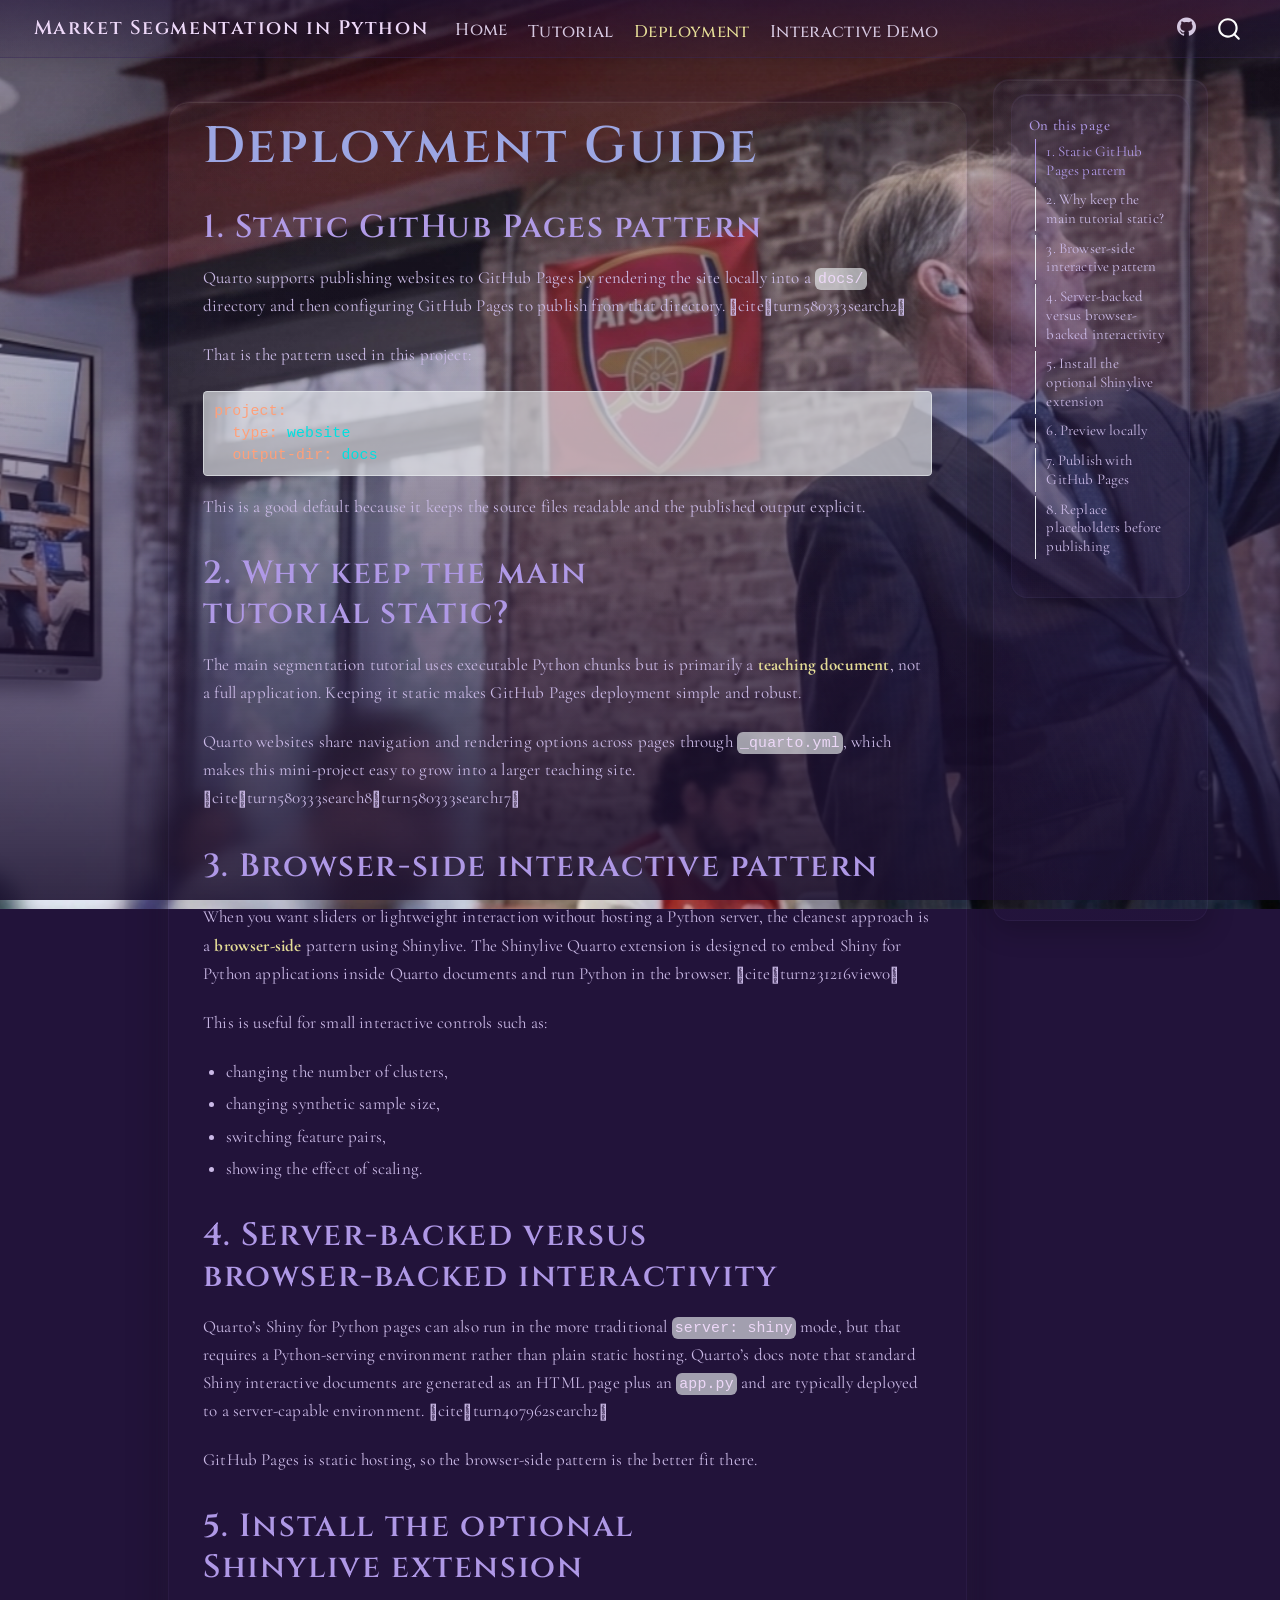
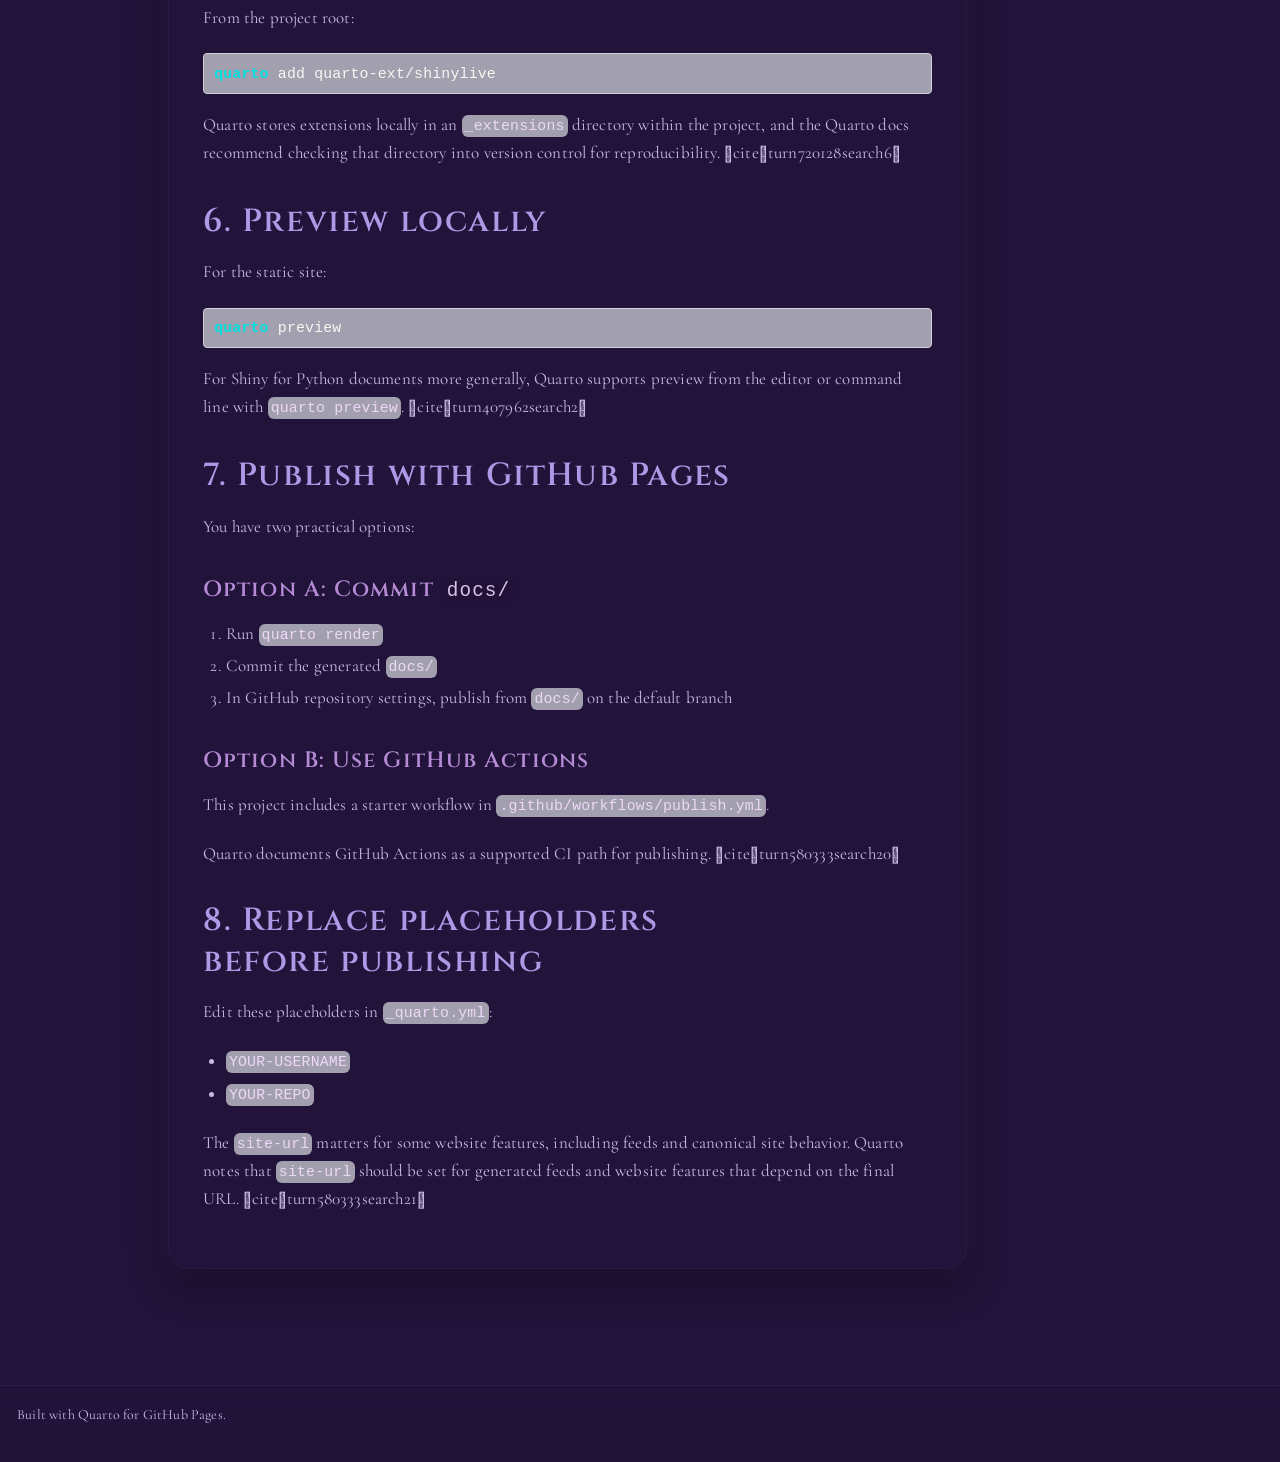
==== docs/deployment.html @ 86ca66e7 "Uggh docs in gitignore" ====
<!DOCTYPE html>
<html xmlns="http://www.w3.org/1999/xhtml" lang="en" xml:lang="en"><head>

<meta charset="utf-8">
<meta name="generator" content="quarto-1.8.24">

<meta name="viewport" content="width=device-width, initial-scale=1.0, user-scalable=yes">


<title>Deployment Guide – Market Segmentation in Python</title>
<style>
code{white-space: pre-wrap;}
span.smallcaps{font-variant: small-caps;}
div.columns{display: flex; gap: min(4vw, 1.5em);}
div.column{flex: auto; overflow-x: auto;}
div.hanging-indent{margin-left: 1.5em; text-indent: -1.5em;}
ul.task-list{list-style: none;}
ul.task-list li input[type="checkbox"] {
  width: 0.8em;
  margin: 0 0.8em 0.2em -1em; /* quarto-specific, see https://github.com/quarto-dev/quarto-cli/issues/4556 */ 
  vertical-align: middle;
}
/* CSS for syntax highlighting */
html { -webkit-text-size-adjust: 100%; }
pre > code.sourceCode { white-space: pre; position: relative; }
pre > code.sourceCode > span { display: inline-block; line-height: 1.25; }
pre > code.sourceCode > span:empty { height: 1.2em; }
.sourceCode { overflow: visible; }
code.sourceCode > span { color: inherit; text-decoration: inherit; }
div.sourceCode { margin: 1em 0; }
pre.sourceCode { margin: 0; }
@media screen {
div.sourceCode { overflow: auto; }
}
@media print {
pre > code.sourceCode { white-space: pre-wrap; }
pre > code.sourceCode > span { text-indent: -5em; padding-left: 5em; }
}
pre.numberSource code
  { counter-reset: source-line 0; }
pre.numberSource code > span
  { position: relative; left: -4em; counter-increment: source-line; }
pre.numberSource code > span > a:first-child::before
  { content: counter(source-line);
    position: relative; left: -1em; text-align: right; vertical-align: baseline;
    border: none; display: inline-block;
    -webkit-touch-callout: none; -webkit-user-select: none;
    -khtml-user-select: none; -moz-user-select: none;
    -ms-user-select: none; user-select: none;
    padding: 0 4px; width: 4em;
  }
pre.numberSource { margin-left: 3em;  padding-left: 4px; }
div.sourceCode
  {   }
@media screen {
pre > code.sourceCode > span > a:first-child::before { text-decoration: underline; }
}
</style>


<script src="site_libs/quarto-nav/quarto-nav.js"></script>
<script src="site_libs/quarto-nav/headroom.min.js"></script>
<script src="site_libs/clipboard/clipboard.min.js"></script>
<script src="site_libs/quarto-search/autocomplete.umd.js"></script>
<script src="site_libs/quarto-search/fuse.min.js"></script>
<script src="site_libs/quarto-search/quarto-search.js"></script>
<meta name="quarto:offset" content="./">
<script src="site_libs/quarto-html/quarto.js" type="module"></script>
<script src="site_libs/quarto-html/tabsets/tabsets.js" type="module"></script>
<script src="site_libs/quarto-html/axe/axe-check.js" type="module"></script>
<script src="site_libs/quarto-html/popper.min.js"></script>
<script src="site_libs/quarto-html/tippy.umd.min.js"></script>
<script src="site_libs/quarto-html/anchor.min.js"></script>
<link href="site_libs/quarto-html/tippy.css" rel="stylesheet">
<link href="site_libs/quarto-html/quarto-syntax-highlighting-dark-b651517ce65839d647a86e2780455cfb.css" rel="stylesheet" id="quarto-text-highlighting-styles">
<script src="site_libs/bootstrap/bootstrap.min.js"></script>
<link href="site_libs/bootstrap/bootstrap-icons.css" rel="stylesheet">
<link href="site_libs/bootstrap/bootstrap-1a03ee6ed5948a8d3b2259e9c7bfa28d.min.css" rel="stylesheet" append-hash="true" id="quarto-bootstrap" data-mode="dark">
<script id="quarto-search-options" type="application/json">{
  "location": "navbar",
  "copy-button": false,
  "collapse-after": 3,
  "panel-placement": "end",
  "type": "overlay",
  "limit": 50,
  "keyboard-shortcut": [
    "f",
    "/",
    "s"
  ],
  "show-item-context": false,
  "language": {
    "search-no-results-text": "No results",
    "search-matching-documents-text": "matching documents",
    "search-copy-link-title": "Copy link to search",
    "search-hide-matches-text": "Hide additional matches",
    "search-more-match-text": "more match in this document",
    "search-more-matches-text": "more matches in this document",
    "search-clear-button-title": "Clear",
    "search-text-placeholder": "",
    "search-detached-cancel-button-title": "Cancel",
    "search-submit-button-title": "Submit",
    "search-label": "Search"
  }
}</script>


</head>

<body class="nav-fixed quarto-light">

<div id="quarto-search-results"></div>
  <header id="quarto-header" class="headroom fixed-top">
    <nav class="navbar navbar-expand-lg " data-bs-theme="dark">
      <div class="navbar-container container-fluid">
      <div class="navbar-brand-container mx-auto">
    <a href="./index.html" class="navbar-brand navbar-brand-logo">
    </a>
    <a class="navbar-brand" href="./index.html">
    <span class="navbar-title">Market Segmentation in Python</span>
    </a>
  </div>
            <div id="quarto-search" class="" title="Search"></div>
          <button class="navbar-toggler" type="button" data-bs-toggle="collapse" data-bs-target="#navbarCollapse" aria-controls="navbarCollapse" role="menu" aria-expanded="false" aria-label="Toggle navigation" onclick="if (window.quartoToggleHeadroom) { window.quartoToggleHeadroom(); }">
  <span class="navbar-toggler-icon"></span>
</button>
          <div class="collapse navbar-collapse" id="navbarCollapse">
            <ul class="navbar-nav navbar-nav-scroll me-auto">
  <li class="nav-item">
    <a class="nav-link" href="./index.html"> 
<span class="menu-text">Home</span></a>
  </li>  
  <li class="nav-item">
    <a class="nav-link" href="./tutorial.html"> 
<span class="menu-text">Tutorial</span></a>
  </li>  
  <li class="nav-item">
    <a class="nav-link active" href="./deployment.html" aria-current="page"> 
<span class="menu-text">Deployment</span></a>
  </li>  
  <li class="nav-item">
    <a class="nav-link" href="./shinylive_demo.html"> 
<span class="menu-text">Interactive Demo</span></a>
  </li>  
</ul>
            <ul class="navbar-nav navbar-nav-scroll ms-auto">
  <li class="nav-item compact">
    <a class="nav-link" href="https://github.com/robertwwalker/MSegment"> <i class="bi bi-github" role="img">
</i> 
<span class="menu-text"></span></a>
  </li>  
</ul>
          </div> <!-- /navcollapse -->
            <div class="quarto-navbar-tools">
</div>
      </div> <!-- /container-fluid -->
    </nav>
</header>
<!-- content -->
<div id="quarto-content" class="quarto-container page-columns page-rows-contents page-layout-article page-navbar">
<!-- sidebar -->
<!-- margin-sidebar -->
    <div id="quarto-margin-sidebar" class="sidebar margin-sidebar">
        <nav id="TOC" role="doc-toc" class="toc-active">
    <h2 id="toc-title">On this page</h2>
   
  <ul>
  <li><a href="#static-github-pages-pattern" id="toc-static-github-pages-pattern" class="nav-link active" data-scroll-target="#static-github-pages-pattern">1. Static GitHub Pages pattern</a></li>
  <li><a href="#why-keep-the-main-tutorial-static" id="toc-why-keep-the-main-tutorial-static" class="nav-link" data-scroll-target="#why-keep-the-main-tutorial-static">2. Why keep the main tutorial static?</a></li>
  <li><a href="#browser-side-interactive-pattern" id="toc-browser-side-interactive-pattern" class="nav-link" data-scroll-target="#browser-side-interactive-pattern">3. Browser-side interactive pattern</a></li>
  <li><a href="#server-backed-versus-browser-backed-interactivity" id="toc-server-backed-versus-browser-backed-interactivity" class="nav-link" data-scroll-target="#server-backed-versus-browser-backed-interactivity">4. Server-backed versus browser-backed interactivity</a></li>
  <li><a href="#install-the-optional-shinylive-extension" id="toc-install-the-optional-shinylive-extension" class="nav-link" data-scroll-target="#install-the-optional-shinylive-extension">5. Install the optional Shinylive extension</a></li>
  <li><a href="#preview-locally" id="toc-preview-locally" class="nav-link" data-scroll-target="#preview-locally">6. Preview locally</a></li>
  <li><a href="#publish-with-github-pages" id="toc-publish-with-github-pages" class="nav-link" data-scroll-target="#publish-with-github-pages">7. Publish with GitHub Pages</a>
  <ul class="collapse">
  <li><a href="#option-a-commit-docs" id="toc-option-a-commit-docs" class="nav-link" data-scroll-target="#option-a-commit-docs">Option A: Commit <code>docs/</code></a></li>
  <li><a href="#option-b-use-github-actions" id="toc-option-b-use-github-actions" class="nav-link" data-scroll-target="#option-b-use-github-actions">Option B: Use GitHub Actions</a></li>
  </ul></li>
  <li><a href="#replace-placeholders-before-publishing" id="toc-replace-placeholders-before-publishing" class="nav-link" data-scroll-target="#replace-placeholders-before-publishing">8. Replace placeholders before publishing</a></li>
  </ul>
</nav>
    </div>
<!-- main -->
<main class="content" id="quarto-document-content">

<header id="title-block-header" class="quarto-title-block default">
<div class="quarto-title">
<h1 class="title">Deployment Guide</h1>
</div>



<div class="quarto-title-meta">

    
  
    
  </div>
  


</header>


<section id="static-github-pages-pattern" class="level2">
<h2 class="anchored" data-anchor-id="static-github-pages-pattern">1. Static GitHub Pages pattern</h2>
<p>Quarto supports publishing websites to GitHub Pages by rendering the site locally into a <code>docs/</code> directory and then configuring GitHub Pages to publish from that directory. citeturn580333search2</p>
<p>That is the pattern used in this project:</p>
<div class="code-copy-outer-scaffold"><div class="sourceCode" id="cb1"><pre class="sourceCode yaml code-with-copy"><code class="sourceCode yaml"><span id="cb1-1"><a href="#cb1-1" aria-hidden="true" tabindex="-1"></a><span class="fu">project</span><span class="kw">:</span></span>
<span id="cb1-2"><a href="#cb1-2" aria-hidden="true" tabindex="-1"></a><span class="at">  </span><span class="fu">type</span><span class="kw">:</span><span class="at"> website</span></span>
<span id="cb1-3"><a href="#cb1-3" aria-hidden="true" tabindex="-1"></a><span class="at">  </span><span class="fu">output-dir</span><span class="kw">:</span><span class="at"> docs</span></span></code></pre></div><button title="Copy to Clipboard" class="code-copy-button"><i class="bi"></i></button></div>
<p>This is a good default because it keeps the source files readable and the published output explicit.</p>
</section>
<section id="why-keep-the-main-tutorial-static" class="level2">
<h2 class="anchored" data-anchor-id="why-keep-the-main-tutorial-static">2. Why keep the main tutorial static?</h2>
<p>The main segmentation tutorial uses executable Python chunks but is primarily a <strong>teaching document</strong>, not a full application. Keeping it static makes GitHub Pages deployment simple and robust.</p>
<p>Quarto websites share navigation and rendering options across pages through <code>_quarto.yml</code>, which makes this mini-project easy to grow into a larger teaching site. citeturn580333search8turn580333search17</p>
</section>
<section id="browser-side-interactive-pattern" class="level2">
<h2 class="anchored" data-anchor-id="browser-side-interactive-pattern">3. Browser-side interactive pattern</h2>
<p>When you want sliders or lightweight interaction without hosting a Python server, the cleanest approach is a <strong>browser-side</strong> pattern using Shinylive. The Shinylive Quarto extension is designed to embed Shiny for Python applications inside Quarto documents and run Python in the browser. citeturn231216view0</p>
<p>This is useful for small interactive controls such as:</p>
<ul>
<li>changing the number of clusters,</li>
<li>changing synthetic sample size,</li>
<li>switching feature pairs,</li>
<li>showing the effect of scaling.</li>
</ul>
</section>
<section id="server-backed-versus-browser-backed-interactivity" class="level2">
<h2 class="anchored" data-anchor-id="server-backed-versus-browser-backed-interactivity">4. Server-backed versus browser-backed interactivity</h2>
<p>Quarto’s Shiny for Python pages can also run in the more traditional <code>server: shiny</code> mode, but that requires a Python-serving environment rather than plain static hosting. Quarto’s docs note that standard Shiny interactive documents are generated as an HTML page plus an <code>app.py</code> and are typically deployed to a server-capable environment. citeturn407962search2</p>
<p>GitHub Pages is static hosting, so the browser-side pattern is the better fit there.</p>
</section>
<section id="install-the-optional-shinylive-extension" class="level2">
<h2 class="anchored" data-anchor-id="install-the-optional-shinylive-extension">5. Install the optional Shinylive extension</h2>
<p>From the project root:</p>
<div class="code-copy-outer-scaffold"><div class="sourceCode" id="cb2"><pre class="sourceCode bash code-with-copy"><code class="sourceCode bash"><span id="cb2-1"><a href="#cb2-1" aria-hidden="true" tabindex="-1"></a><span class="ex">quarto</span> add quarto-ext/shinylive</span></code></pre></div><button title="Copy to Clipboard" class="code-copy-button"><i class="bi"></i></button></div>
<p>Quarto stores extensions locally in an <code>_extensions</code> directory within the project, and the Quarto docs recommend checking that directory into version control for reproducibility. citeturn720128search6</p>
</section>
<section id="preview-locally" class="level2">
<h2 class="anchored" data-anchor-id="preview-locally">6. Preview locally</h2>
<p>For the static site:</p>
<div class="code-copy-outer-scaffold"><div class="sourceCode" id="cb3"><pre class="sourceCode bash code-with-copy"><code class="sourceCode bash"><span id="cb3-1"><a href="#cb3-1" aria-hidden="true" tabindex="-1"></a><span class="ex">quarto</span> preview</span></code></pre></div><button title="Copy to Clipboard" class="code-copy-button"><i class="bi"></i></button></div>
<p>For Shiny for Python documents more generally, Quarto supports preview from the editor or command line with <code>quarto preview</code>. citeturn407962search2</p>
</section>
<section id="publish-with-github-pages" class="level2">
<h2 class="anchored" data-anchor-id="publish-with-github-pages">7. Publish with GitHub Pages</h2>
<p>You have two practical options:</p>
<section id="option-a-commit-docs" class="level3">
<h3 class="anchored" data-anchor-id="option-a-commit-docs">Option A: Commit <code>docs/</code></h3>
<ol type="1">
<li>Run <code>quarto render</code></li>
<li>Commit the generated <code>docs/</code></li>
<li>In GitHub repository settings, publish from <code>docs/</code> on the default branch</li>
</ol>
</section>
<section id="option-b-use-github-actions" class="level3">
<h3 class="anchored" data-anchor-id="option-b-use-github-actions">Option B: Use GitHub Actions</h3>
<p>This project includes a starter workflow in <code>.github/workflows/publish.yml</code>.</p>
<p>Quarto documents GitHub Actions as a supported CI path for publishing. citeturn580333search20</p>
</section>
</section>
<section id="replace-placeholders-before-publishing" class="level2">
<h2 class="anchored" data-anchor-id="replace-placeholders-before-publishing">8. Replace placeholders before publishing</h2>
<p>Edit these placeholders in <code>_quarto.yml</code>:</p>
<ul>
<li><code>YOUR-USERNAME</code></li>
<li><code>YOUR-REPO</code></li>
</ul>
<p>The <code>site-url</code> matters for some website features, including feeds and canonical site behavior. Quarto notes that <code>site-url</code> should be set for generated feeds and website features that depend on the final URL. citeturn580333search21</p>


</section>

</main> <!-- /main -->
<script id="quarto-html-after-body" type="application/javascript">
  window.document.addEventListener("DOMContentLoaded", function (event) {
    const icon = "";
    const anchorJS = new window.AnchorJS();
    anchorJS.options = {
      placement: 'right',
      icon: icon
    };
    anchorJS.add('.anchored');
    const isCodeAnnotation = (el) => {
      for (const clz of el.classList) {
        if (clz.startsWith('code-annotation-')) {                     
          return true;
        }
      }
      return false;
    }
    const onCopySuccess = function(e) {
      // button target
      const button = e.trigger;
      // don't keep focus
      button.blur();
      // flash "checked"
      button.classList.add('code-copy-button-checked');
      var currentTitle = button.getAttribute("title");
      button.setAttribute("title", "Copied!");
      let tooltip;
      if (window.bootstrap) {
        button.setAttribute("data-bs-toggle", "tooltip");
        button.setAttribute("data-bs-placement", "left");
        button.setAttribute("data-bs-title", "Copied!");
        tooltip = new bootstrap.Tooltip(button, 
          { trigger: "manual", 
            customClass: "code-copy-button-tooltip",
            offset: [0, -8]});
        tooltip.show();    
      }
      setTimeout(function() {
        if (tooltip) {
          tooltip.hide();
          button.removeAttribute("data-bs-title");
          button.removeAttribute("data-bs-toggle");
          button.removeAttribute("data-bs-placement");
        }
        button.setAttribute("title", currentTitle);
        button.classList.remove('code-copy-button-checked');
      }, 1000);
      // clear code selection
      e.clearSelection();
    }
    const getTextToCopy = function(trigger) {
      const outerScaffold = trigger.parentElement.cloneNode(true);
      const codeEl = outerScaffold.querySelector('code');
      for (const childEl of codeEl.children) {
        if (isCodeAnnotation(childEl)) {
          childEl.remove();
        }
      }
      return codeEl.innerText;
    }
    const clipboard = new window.ClipboardJS('.code-copy-button:not([data-in-quarto-modal])', {
      text: getTextToCopy
    });
    clipboard.on('success', onCopySuccess);
    if (window.document.getElementById('quarto-embedded-source-code-modal')) {
      const clipboardModal = new window.ClipboardJS('.code-copy-button[data-in-quarto-modal]', {
        text: getTextToCopy,
        container: window.document.getElementById('quarto-embedded-source-code-modal')
      });
      clipboardModal.on('success', onCopySuccess);
    }
      var localhostRegex = new RegExp(/^(?:http|https):\/\/localhost\:?[0-9]*\//);
      var mailtoRegex = new RegExp(/^mailto:/);
        var filterRegex = new RegExp("https:\/\/robertwwalker\.github\.io\/MSegment\/");
      var isInternal = (href) => {
          return filterRegex.test(href) || localhostRegex.test(href) || mailtoRegex.test(href);
      }
      // Inspect non-navigation links and adorn them if external
     var links = window.document.querySelectorAll('a[href]:not(.nav-link):not(.navbar-brand):not(.toc-action):not(.sidebar-link):not(.sidebar-item-toggle):not(.pagination-link):not(.no-external):not([aria-hidden]):not(.dropdown-item):not(.quarto-navigation-tool):not(.about-link)');
      for (var i=0; i<links.length; i++) {
        const link = links[i];
        if (!isInternal(link.href)) {
          // undo the damage that might have been done by quarto-nav.js in the case of
          // links that we want to consider external
          if (link.dataset.originalHref !== undefined) {
            link.href = link.dataset.originalHref;
          }
        }
      }
    function tippyHover(el, contentFn, onTriggerFn, onUntriggerFn) {
      const config = {
        allowHTML: true,
        maxWidth: 500,
        delay: 100,
        arrow: false,
        appendTo: function(el) {
            return el.parentElement;
        },
        interactive: true,
        interactiveBorder: 10,
        theme: 'quarto',
        placement: 'bottom-start',
      };
      if (contentFn) {
        config.content = contentFn;
      }
      if (onTriggerFn) {
        config.onTrigger = onTriggerFn;
      }
      if (onUntriggerFn) {
        config.onUntrigger = onUntriggerFn;
      }
      window.tippy(el, config); 
    }
    const noterefs = window.document.querySelectorAll('a[role="doc-noteref"]');
    for (var i=0; i<noterefs.length; i++) {
      const ref = noterefs[i];
      tippyHover(ref, function() {
        // use id or data attribute instead here
        let href = ref.getAttribute('data-footnote-href') || ref.getAttribute('href');
        try { href = new URL(href).hash; } catch {}
        const id = href.replace(/^#\/?/, "");
        const note = window.document.getElementById(id);
        if (note) {
          return note.innerHTML;
        } else {
          return "";
        }
      });
    }
    const xrefs = window.document.querySelectorAll('a.quarto-xref');
    const processXRef = (id, note) => {
      // Strip column container classes
      const stripColumnClz = (el) => {
        el.classList.remove("page-full", "page-columns");
        if (el.children) {
          for (const child of el.children) {
            stripColumnClz(child);
          }
        }
      }
      stripColumnClz(note)
      if (id === null || id.startsWith('sec-')) {
        // Special case sections, only their first couple elements
        const container = document.createElement("div");
        if (note.children && note.children.length > 2) {
          container.appendChild(note.children[0].cloneNode(true));
          for (let i = 1; i < note.children.length; i++) {
            const child = note.children[i];
            if (child.tagName === "P" && child.innerText === "") {
              continue;
            } else {
              container.appendChild(child.cloneNode(true));
              break;
            }
          }
          if (window.Quarto?.typesetMath) {
            window.Quarto.typesetMath(container);
          }
          return container.innerHTML
        } else {
          if (window.Quarto?.typesetMath) {
            window.Quarto.typesetMath(note);
          }
          return note.innerHTML;
        }
      } else {
        // Remove any anchor links if they are present
        const anchorLink = note.querySelector('a.anchorjs-link');
        if (anchorLink) {
          anchorLink.remove();
        }
        if (window.Quarto?.typesetMath) {
          window.Quarto.typesetMath(note);
        }
        if (note.classList.contains("callout")) {
          return note.outerHTML;
        } else {
          return note.innerHTML;
        }
      }
    }
    for (var i=0; i<xrefs.length; i++) {
      const xref = xrefs[i];
      tippyHover(xref, undefined, function(instance) {
        instance.disable();
        let url = xref.getAttribute('href');
        let hash = undefined; 
        if (url.startsWith('#')) {
          hash = url;
        } else {
          try { hash = new URL(url).hash; } catch {}
        }
        if (hash) {
          const id = hash.replace(/^#\/?/, "");
          const note = window.document.getElementById(id);
          if (note !== null) {
            try {
              const html = processXRef(id, note.cloneNode(true));
              instance.setContent(html);
            } finally {
              instance.enable();
              instance.show();
            }
          } else {
            // See if we can fetch this
            fetch(url.split('#')[0])
            .then(res => res.text())
            .then(html => {
              const parser = new DOMParser();
              const htmlDoc = parser.parseFromString(html, "text/html");
              const note = htmlDoc.getElementById(id);
              if (note !== null) {
                const html = processXRef(id, note);
                instance.setContent(html);
              } 
            }).finally(() => {
              instance.enable();
              instance.show();
            });
          }
        } else {
          // See if we can fetch a full url (with no hash to target)
          // This is a special case and we should probably do some content thinning / targeting
          fetch(url)
          .then(res => res.text())
          .then(html => {
            const parser = new DOMParser();
            const htmlDoc = parser.parseFromString(html, "text/html");
            const note = htmlDoc.querySelector('main.content');
            if (note !== null) {
              // This should only happen for chapter cross references
              // (since there is no id in the URL)
              // remove the first header
              if (note.children.length > 0 && note.children[0].tagName === "HEADER") {
                note.children[0].remove();
              }
              const html = processXRef(null, note);
              instance.setContent(html);
            } 
          }).finally(() => {
            instance.enable();
            instance.show();
          });
        }
      }, function(instance) {
      });
    }
        let selectedAnnoteEl;
        const selectorForAnnotation = ( cell, annotation) => {
          let cellAttr = 'data-code-cell="' + cell + '"';
          let lineAttr = 'data-code-annotation="' +  annotation + '"';
          const selector = 'span[' + cellAttr + '][' + lineAttr + ']';
          return selector;
        }
        const selectCodeLines = (annoteEl) => {
          const doc = window.document;
          const targetCell = annoteEl.getAttribute("data-target-cell");
          const targetAnnotation = annoteEl.getAttribute("data-target-annotation");
          const annoteSpan = window.document.querySelector(selectorForAnnotation(targetCell, targetAnnotation));
          const lines = annoteSpan.getAttribute("data-code-lines").split(",");
          const lineIds = lines.map((line) => {
            return targetCell + "-" + line;
          })
          let top = null;
          let height = null;
          let parent = null;
          if (lineIds.length > 0) {
              //compute the position of the single el (top and bottom and make a div)
              const el = window.document.getElementById(lineIds[0]);
              top = el.offsetTop;
              height = el.offsetHeight;
              parent = el.parentElement.parentElement;
            if (lineIds.length > 1) {
              const lastEl = window.document.getElementById(lineIds[lineIds.length - 1]);
              const bottom = lastEl.offsetTop + lastEl.offsetHeight;
              height = bottom - top;
            }
            if (top !== null && height !== null && parent !== null) {
              // cook up a div (if necessary) and position it 
              let div = window.document.getElementById("code-annotation-line-highlight");
              if (div === null) {
                div = window.document.createElement("div");
                div.setAttribute("id", "code-annotation-line-highlight");
                div.style.position = 'absolute';
                parent.appendChild(div);
              }
              div.style.top = top - 2 + "px";
              div.style.height = height + 4 + "px";
              div.style.left = 0;
              let gutterDiv = window.document.getElementById("code-annotation-line-highlight-gutter");
              if (gutterDiv === null) {
                gutterDiv = window.document.createElement("div");
                gutterDiv.setAttribute("id", "code-annotation-line-highlight-gutter");
                gutterDiv.style.position = 'absolute';
                const codeCell = window.document.getElementById(targetCell);
                const gutter = codeCell.querySelector('.code-annotation-gutter');
                gutter.appendChild(gutterDiv);
              }
              gutterDiv.style.top = top - 2 + "px";
              gutterDiv.style.height = height + 4 + "px";
            }
            selectedAnnoteEl = annoteEl;
          }
        };
        const unselectCodeLines = () => {
          const elementsIds = ["code-annotation-line-highlight", "code-annotation-line-highlight-gutter"];
          elementsIds.forEach((elId) => {
            const div = window.document.getElementById(elId);
            if (div) {
              div.remove();
            }
          });
          selectedAnnoteEl = undefined;
        };
          // Handle positioning of the toggle
      window.addEventListener(
        "resize",
        throttle(() => {
          elRect = undefined;
          if (selectedAnnoteEl) {
            selectCodeLines(selectedAnnoteEl);
          }
        }, 10)
      );
      function throttle(fn, ms) {
      let throttle = false;
      let timer;
        return (...args) => {
          if(!throttle) { // first call gets through
              fn.apply(this, args);
              throttle = true;
          } else { // all the others get throttled
              if(timer) clearTimeout(timer); // cancel #2
              timer = setTimeout(() => {
                fn.apply(this, args);
                timer = throttle = false;
              }, ms);
          }
        };
      }
        // Attach click handler to the DT
        const annoteDls = window.document.querySelectorAll('dt[data-target-cell]');
        for (const annoteDlNode of annoteDls) {
          annoteDlNode.addEventListener('click', (event) => {
            const clickedEl = event.target;
            if (clickedEl !== selectedAnnoteEl) {
              unselectCodeLines();
              const activeEl = window.document.querySelector('dt[data-target-cell].code-annotation-active');
              if (activeEl) {
                activeEl.classList.remove('code-annotation-active');
              }
              selectCodeLines(clickedEl);
              clickedEl.classList.add('code-annotation-active');
            } else {
              // Unselect the line
              unselectCodeLines();
              clickedEl.classList.remove('code-annotation-active');
            }
          });
        }
    const findCites = (el) => {
      const parentEl = el.parentElement;
      if (parentEl) {
        const cites = parentEl.dataset.cites;
        if (cites) {
          return {
            el,
            cites: cites.split(' ')
          };
        } else {
          return findCites(el.parentElement)
        }
      } else {
        return undefined;
      }
    };
    var bibliorefs = window.document.querySelectorAll('a[role="doc-biblioref"]');
    for (var i=0; i<bibliorefs.length; i++) {
      const ref = bibliorefs[i];
      const citeInfo = findCites(ref);
      if (citeInfo) {
        tippyHover(citeInfo.el, function() {
          var popup = window.document.createElement('div');
          citeInfo.cites.forEach(function(cite) {
            var citeDiv = window.document.createElement('div');
            citeDiv.classList.add('hanging-indent');
            citeDiv.classList.add('csl-entry');
            var biblioDiv = window.document.getElementById('ref-' + cite);
            if (biblioDiv) {
              citeDiv.innerHTML = biblioDiv.innerHTML;
            }
            popup.appendChild(citeDiv);
          });
          return popup.innerHTML;
        });
      }
    }
  });
  </script>
</div> <!-- /content -->
<footer class="footer">
  <div class="nav-footer">
    <div class="nav-footer-left">
<p>Built with Quarto for GitHub Pages.</p>
</div>   
    <div class="nav-footer-center">
      &nbsp;
    </div>
    <div class="nav-footer-right">
      &nbsp;
    </div>
  </div>
</footer>




</body></html>
---- docs/site_libs/quarto-html/tippy.css ----
.tippy-box[data-animation=fade][data-state=hidden]{opacity:0}[data-tippy-root]{max-width:calc(100vw - 10px)}.tippy-box{position:relative;background-color:#333;color:#fff;border-radius:4px;font-size:14px;line-height:1.4;white-space:normal;outline:0;transition-property:transform,visibility,opacity}.tippy-box[data-placement^=top]>.tippy-arrow{bottom:0}.tippy-box[data-placement^=top]>.tippy-arrow:before{bottom:-7px;left:0;border-width:8px 8px 0;border-top-color:initial;transform-origin:center top}.tippy-box[data-placement^=bottom]>.tippy-arrow{top:0}.tippy-box[data-placement^=bottom]>.tippy-arrow:before{top:-7px;left:0;border-width:0 8px 8px;border-bottom-color:initial;transform-origin:center bottom}.tippy-box[data-placement^=left]>.tippy-arrow{right:0}.tippy-box[data-placement^=left]>.tippy-arrow:before{border-width:8px 0 8px 8px;border-left-color:initial;right:-7px;transform-origin:center left}.tippy-box[data-placement^=right]>.tippy-arrow{left:0}.tippy-box[data-placement^=right]>.tippy-arrow:before{left:-7px;border-width:8px 8px 8px 0;border-right-color:initial;transform-origin:center right}.tippy-box[data-inertia][data-state=visible]{transition-timing-function:cubic-bezier(.54,1.5,.38,1.11)}.tippy-arrow{width:16px;height:16px;color:#333}.tippy-arrow:before{content:"";position:absolute;border-color:transparent;border-style:solid}.tippy-content{position:relative;padding:5px 9px;z-index:1}
---- docs/site_libs/quarto-html/quarto-syntax-highlighting-dark-b651517ce65839d647a86e2780455cfb.css ----
/* quarto syntax highlight colors */
:root {
  --quarto-hl-al-color: #f07178;
  --quarto-hl-an-color: #d4d0ab;
  --quarto-hl-at-color: #00e0e0;
  --quarto-hl-bn-color: #d4d0ab;
  --quarto-hl-bu-color: #abe338;
  --quarto-hl-ch-color: #abe338;
  --quarto-hl-co-color: #f8f8f2;
  --quarto-hl-cv-color: #ffd700;
  --quarto-hl-cn-color: #ffd700;
  --quarto-hl-cf-color: #ffa07a;
  --quarto-hl-dt-color: #ffa07a;
  --quarto-hl-dv-color: #d4d0ab;
  --quarto-hl-do-color: #f8f8f2;
  --quarto-hl-er-color: #f07178;
  --quarto-hl-ex-color: #00e0e0;
  --quarto-hl-fl-color: #d4d0ab;
  --quarto-hl-fu-color: #ffa07a;
  --quarto-hl-im-color: #abe338;
  --quarto-hl-in-color: #d4d0ab;
  --quarto-hl-kw-color: #ffa07a;
  --quarto-hl-op-color: #ffa07a;
  --quarto-hl-ot-color: #00e0e0;
  --quarto-hl-pp-color: #dcc6e0;
  --quarto-hl-re-color: #00e0e0;
  --quarto-hl-sc-color: #abe338;
  --quarto-hl-ss-color: #abe338;
  --quarto-hl-st-color: #abe338;
  --quarto-hl-va-color: #00e0e0;
  --quarto-hl-vs-color: #abe338;
  --quarto-hl-wa-color: #dcc6e0;
}

/* other quarto variables */
:root {
  --quarto-font-monospace: SFMono-Regular, Menlo, Monaco, Consolas, "Liberation Mono", "Courier New", monospace;
}

/* syntax highlight based on Pandoc's rules */
pre > code.sourceCode > span {
  color: #f8f8f2;
}

code.sourceCode > span {
  color: #f8f8f2;
}

div.sourceCode,
div.sourceCode pre.sourceCode {
  color: #f8f8f2;
}

/* Normal */
code span {
  color: #f8f8f2;
}

/* Alert */
code span.al {
  color: #f07178;
}

/* Annotation */
code span.an {
  color: #d4d0ab;
}

/* Attribute */
code span.at {
  color: #00e0e0;
}

/* BaseN */
code span.bn {
  color: #d4d0ab;
}

/* BuiltIn */
code span.bu {
  color: #abe338;
}

/* ControlFlow */
code span.cf {
  font-weight: bold;
  color: #ffa07a;
}

/* Char */
code span.ch {
  color: #abe338;
}

/* Constant */
code span.cn {
  color: #ffd700;
}

/* Comment */
code span.co {
  font-style: italic;
  color: #f8f8f2;
}

/* CommentVar */
code span.cv {
  color: #ffd700;
}

/* Documentation */
code span.do {
  color: #f8f8f2;
}

/* DataType */
code span.dt {
  color: #ffa07a;
}

/* DecVal */
code span.dv {
  color: #d4d0ab;
}

/* Error */
code span.er {
  color: #f07178;
  text-decoration: underline;
}

/* Extension */
code span.ex {
  font-weight: bold;
  color: #00e0e0;
}

/* Float */
code span.fl {
  color: #d4d0ab;
}

/* Function */
code span.fu {
  color: #ffa07a;
}

/* Import */
code span.im {
  color: #abe338;
}

/* Information */
code span.in {
  color: #d4d0ab;
}

/* Keyword */
code span.kw {
  font-weight: bold;
  color: #ffa07a;
}

/* Operator */
code span.op {
  color: #ffa07a;
}

/* Other */
code span.ot {
  color: #00e0e0;
}

/* Preprocessor */
code span.pp {
  color: #dcc6e0;
}

/* RegionMarker */
code span.re {
  background-color: #f8f8f2;
  color: #00e0e0;
}

/* SpecialChar */
code span.sc {
  color: #abe338;
}

/* SpecialString */
code span.ss {
  color: #abe338;
}

/* String */
code span.st {
  color: #abe338;
}

/* Variable */
code span.va {
  color: #00e0e0;
}

/* VerbatimString */
code span.vs {
  color: #abe338;
}

/* Warning */
code span.wa {
  color: #dcc6e0;
}

.prevent-inlining {
  content: "</";
}

/*# sourceMappingURL=7d52425e2e4906fd318f8314235819b3.css.map */
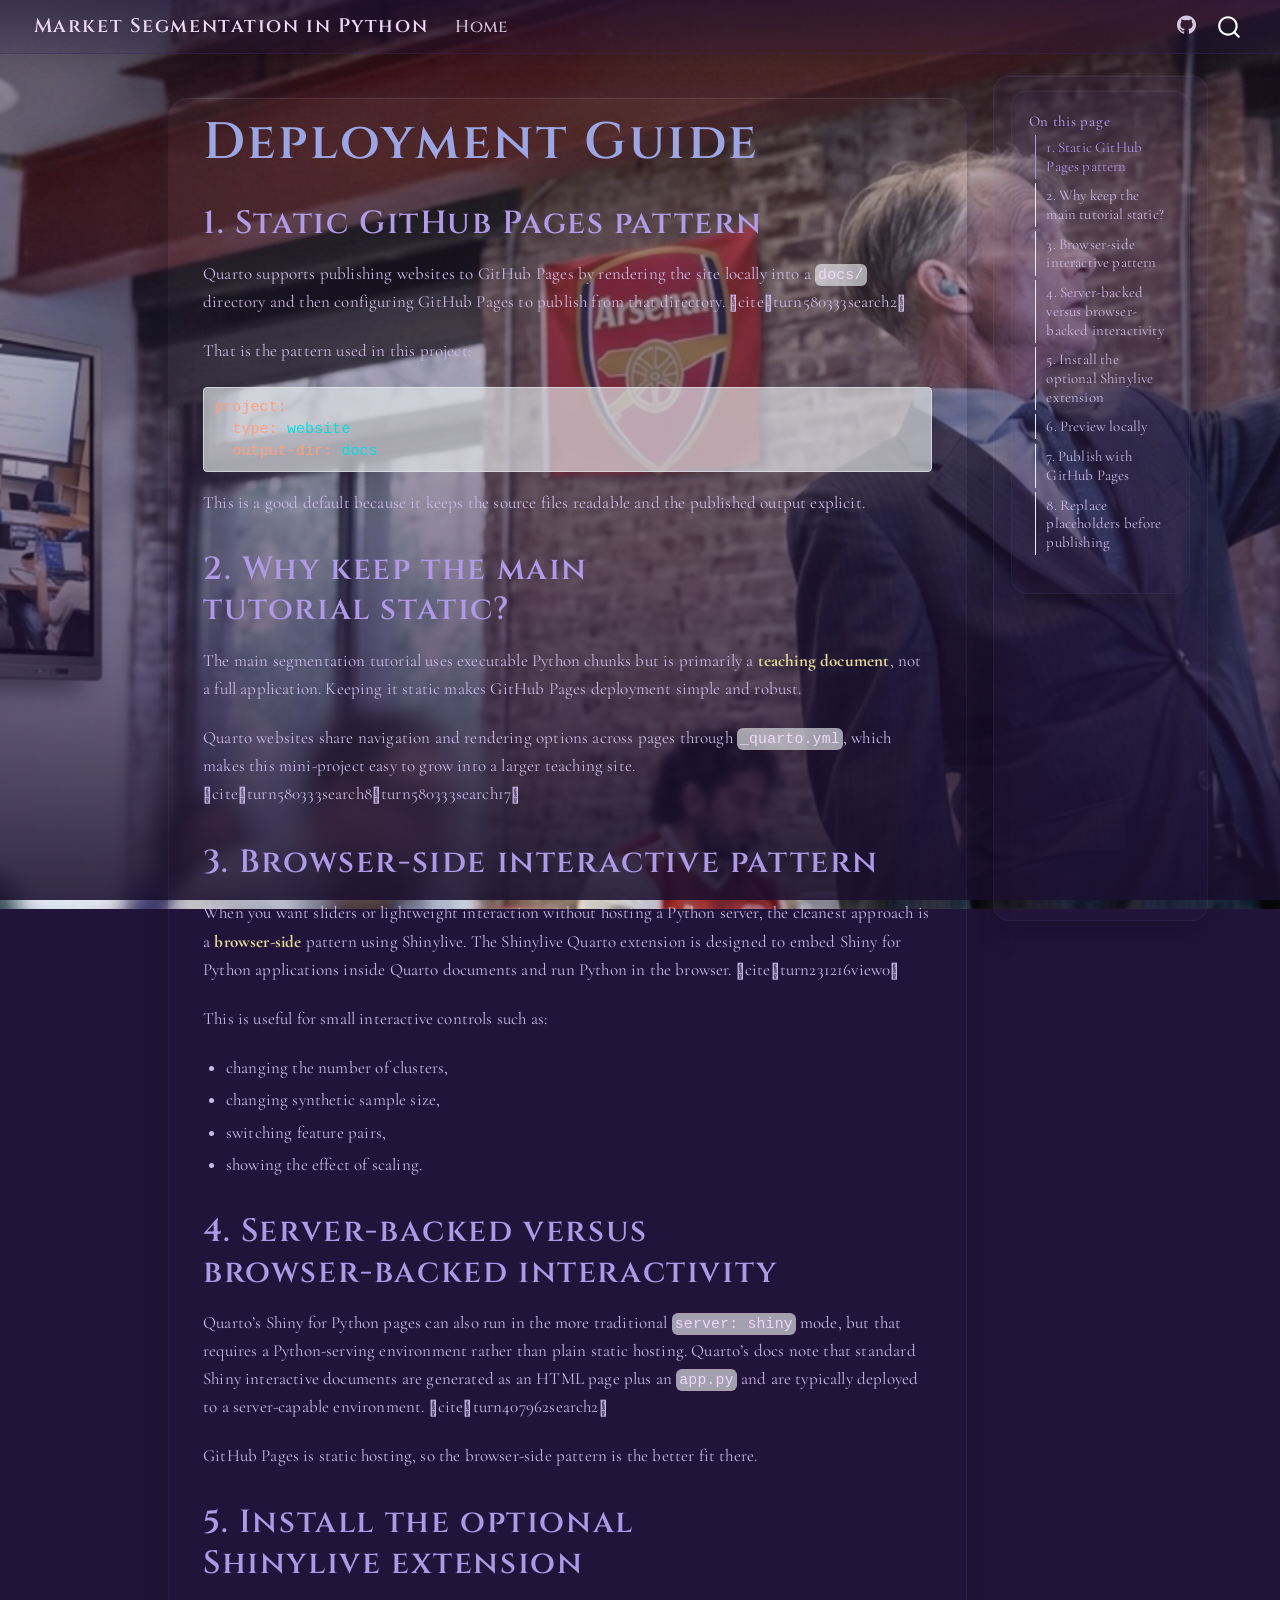
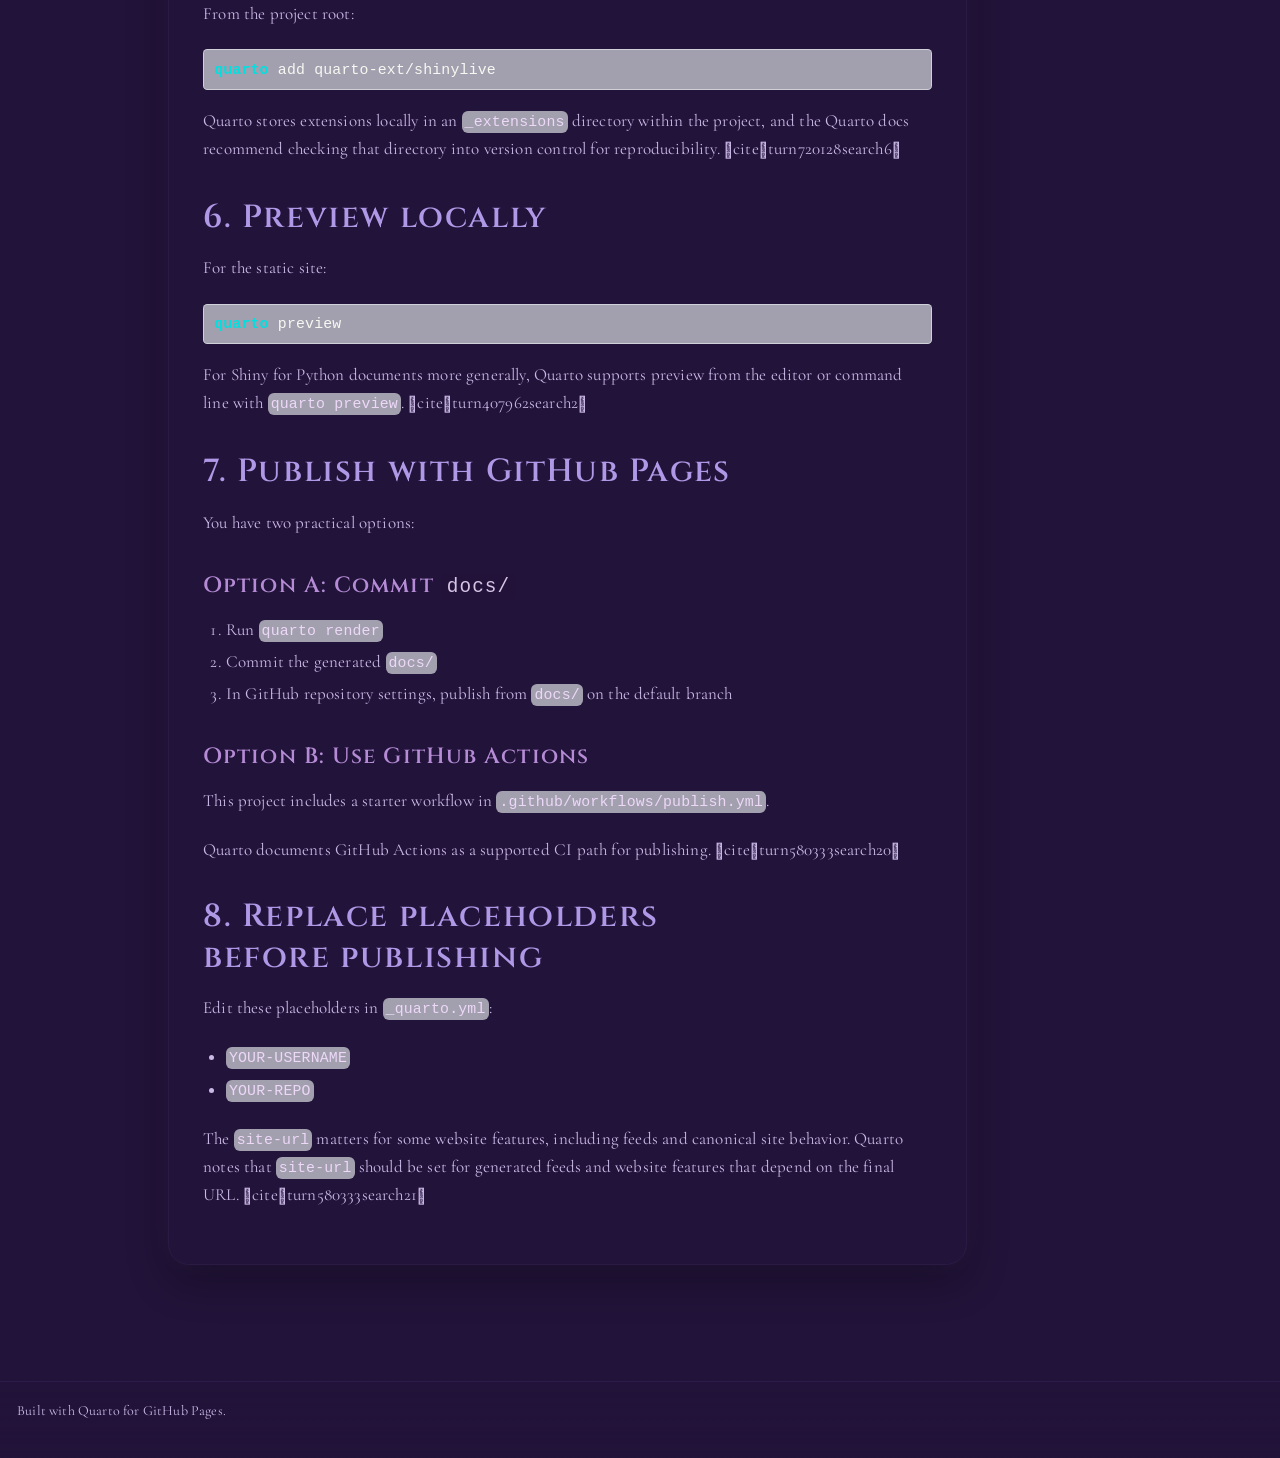
==== commit 69766b81: "SIngle page" ====
--- a/docs/deployment.html
+++ b/docs/deployment.html
@@ -130,18 +130,6 @@
     <a class="nav-link" href="./index.html"> 
 <span class="menu-text">Home</span></a>
   </li>  
-  <li class="nav-item">
-    <a class="nav-link" href="./tutorial.html"> 
-<span class="menu-text">Tutorial</span></a>
-  </li>  
-  <li class="nav-item">
-    <a class="nav-link active" href="./deployment.html" aria-current="page"> 
-<span class="menu-text">Deployment</span></a>
-  </li>  
-  <li class="nav-item">
-    <a class="nav-link" href="./shinylive_demo.html"> 
-<span class="menu-text">Interactive Demo</span></a>
-  </li>  
 </ul>
             <ul class="navbar-nav navbar-nav-scroll ms-auto">
   <li class="nav-item compact">
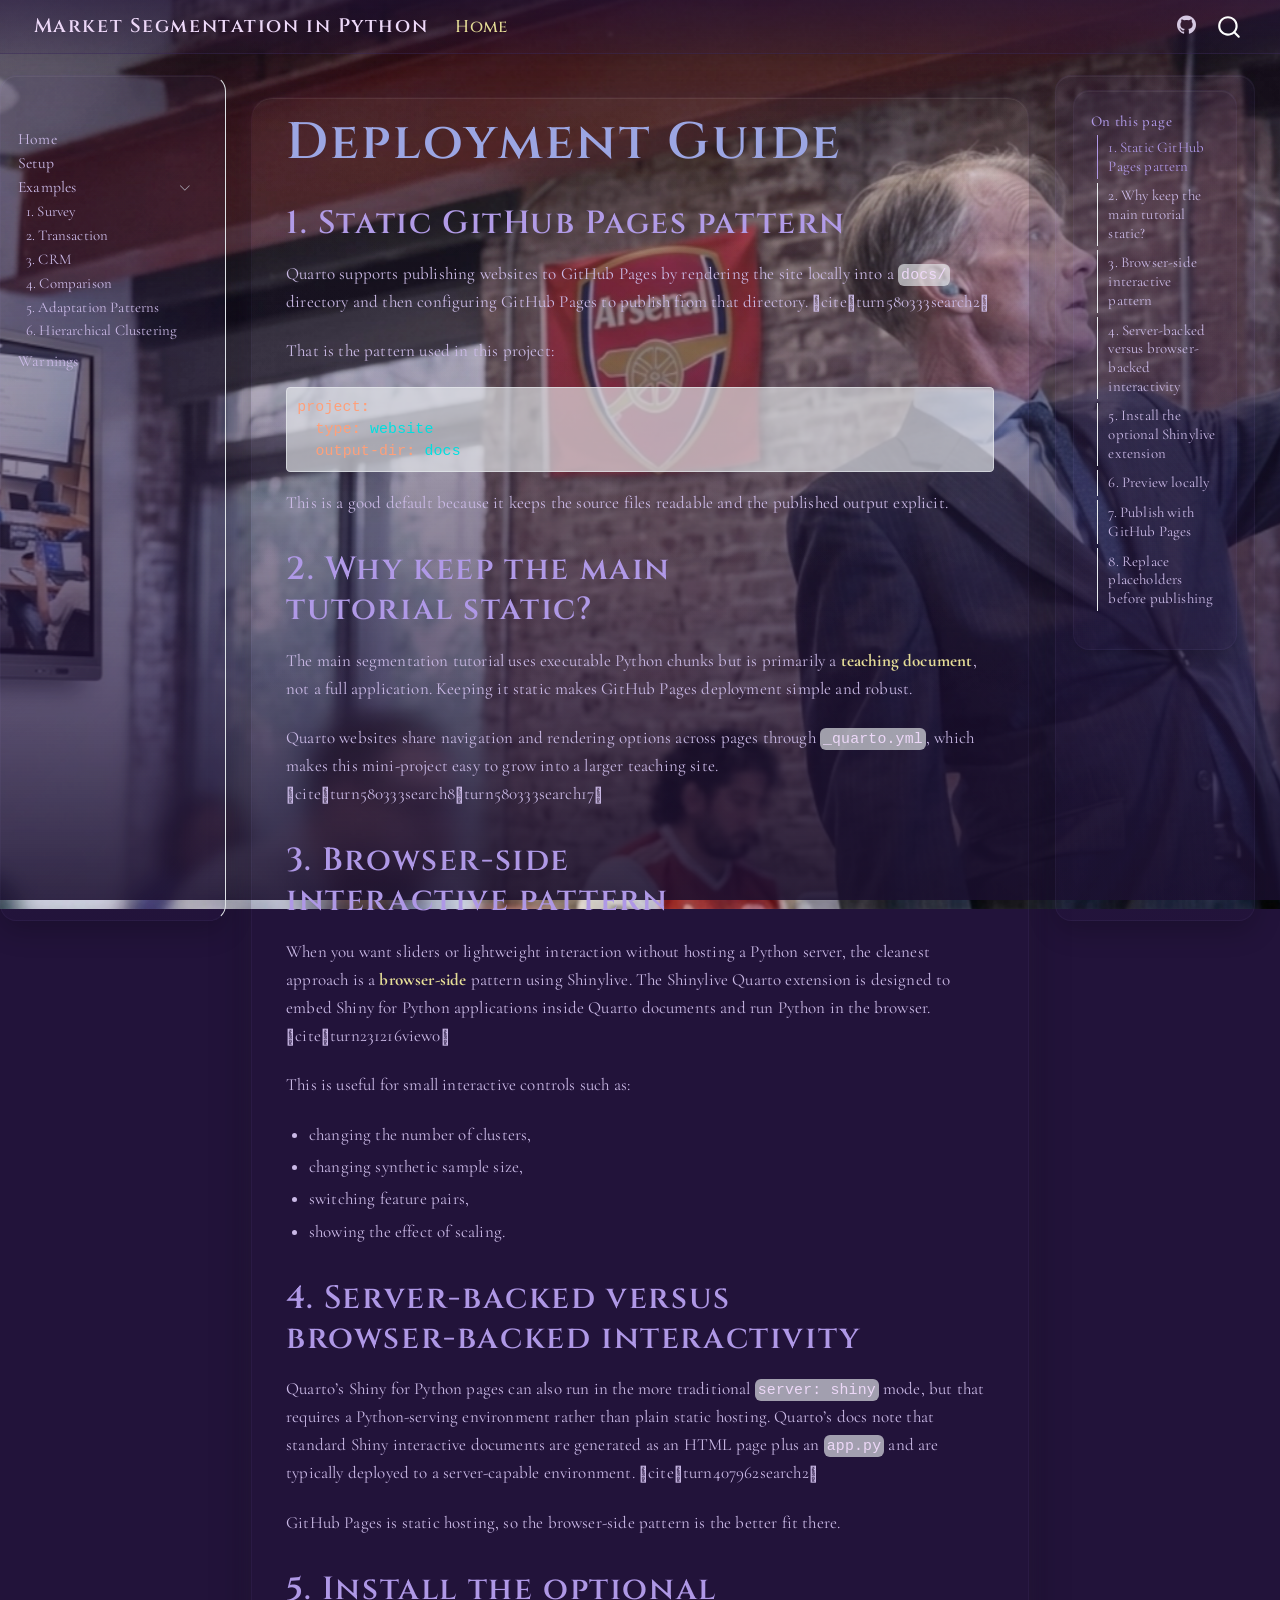
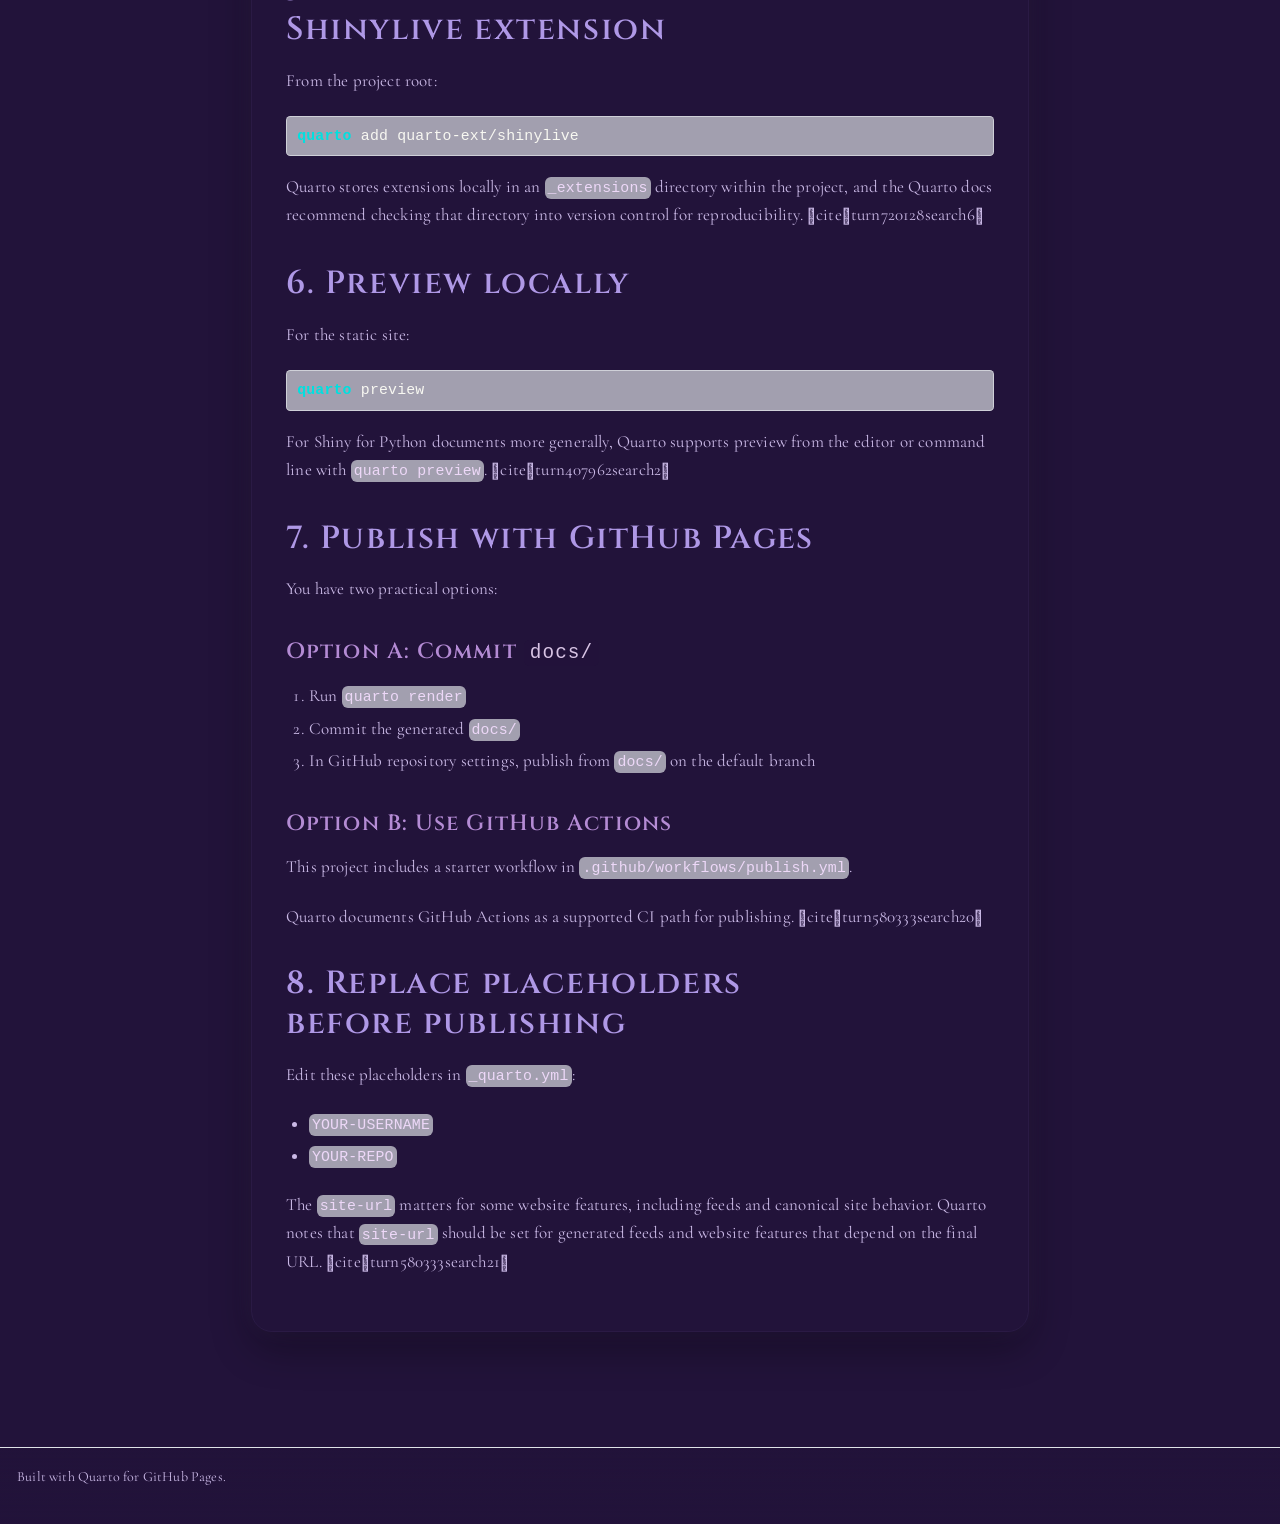
==== commit 46880672: "Bump the multipage" ====
--- a/docs/deployment.html
+++ b/docs/deployment.html
@@ -75,7 +75,7 @@
 <link href="site_libs/quarto-html/quarto-syntax-highlighting-dark-b651517ce65839d647a86e2780455cfb.css" rel="stylesheet" id="quarto-text-highlighting-styles">
 <script src="site_libs/bootstrap/bootstrap.min.js"></script>
 <link href="site_libs/bootstrap/bootstrap-icons.css" rel="stylesheet">
-<link href="site_libs/bootstrap/bootstrap-1a03ee6ed5948a8d3b2259e9c7bfa28d.min.css" rel="stylesheet" append-hash="true" id="quarto-bootstrap" data-mode="dark">
+<link href="site_libs/bootstrap/bootstrap-5cd6d63116d20d0d1ed79e67f839ee23.min.css" rel="stylesheet" append-hash="true" id="quarto-bootstrap" data-mode="dark">
 <script id="quarto-search-options" type="application/json">{
   "location": "navbar",
   "copy-button": false,
@@ -107,7 +107,7 @@
 
 </head>
 
-<body class="nav-fixed quarto-light">
+<body class="nav-sidebar docked nav-fixed quarto-light">
 
 <div id="quarto-search-results"></div>
   <header id="quarto-header" class="headroom fixed-top">
@@ -127,7 +127,7 @@
           <div class="collapse navbar-collapse" id="navbarCollapse">
             <ul class="navbar-nav navbar-nav-scroll me-auto">
   <li class="nav-item">
-    <a class="nav-link" href="./index.html"> 
+    <a class="nav-link active" href="./index.html" aria-current="page"> 
 <span class="menu-text">Home</span></a>
   </li>  
 </ul>
@@ -143,10 +143,96 @@
 </div>
       </div> <!-- /container-fluid -->
     </nav>
+  <nav class="quarto-secondary-nav">
+    <div class="container-fluid d-flex">
+      <button type="button" class="quarto-btn-toggle btn" data-bs-toggle="collapse" role="button" data-bs-target=".quarto-sidebar-collapse-item" aria-controls="quarto-sidebar" aria-expanded="false" aria-label="Toggle sidebar navigation" onclick="if (window.quartoToggleHeadroom) { window.quartoToggleHeadroom(); }">
+        <i class="bi bi-layout-text-sidebar-reverse"></i>
+      </button>
+        <nav class="quarto-page-breadcrumbs" aria-label="breadcrumb"><ol class="breadcrumb"><li class="breadcrumb-item">Deployment Guide</li></ol></nav>
+        <a class="flex-grow-1" role="navigation" data-bs-toggle="collapse" data-bs-target=".quarto-sidebar-collapse-item" aria-controls="quarto-sidebar" aria-expanded="false" aria-label="Toggle sidebar navigation" onclick="if (window.quartoToggleHeadroom) { window.quartoToggleHeadroom(); }">      
+        </a>
+    </div>
+  </nav>
 </header>
 <!-- content -->
 <div id="quarto-content" class="quarto-container page-columns page-rows-contents page-layout-article page-navbar">
 <!-- sidebar -->
+  <nav id="quarto-sidebar" class="sidebar collapse collapse-horizontal quarto-sidebar-collapse-item sidebar-navigation docked overflow-auto">
+    <div class="pt-lg-2 mt-2 text-left sidebar-header">
+      <a href="./index.html" class="sidebar-logo-link">
+      </a>
+      </div>
+    <div class="sidebar-menu-container"> 
+    <ul class="list-unstyled mt-1">
+        <li class="sidebar-item">
+  <div class="sidebar-item-container"> 
+  <a href="./index.html" class="sidebar-item-text sidebar-link">
+ <span class="menu-text">Home</span></a>
+  </div>
+</li>
+        <li class="sidebar-item">
+  <div class="sidebar-item-container"> 
+  <a href="./setup.html" class="sidebar-item-text sidebar-link">
+ <span class="menu-text">Setup</span></a>
+  </div>
+</li>
+        <li class="sidebar-item sidebar-item-section">
+      <div class="sidebar-item-container"> 
+            <a class="sidebar-item-text sidebar-link text-start" data-bs-toggle="collapse" data-bs-target="#quarto-sidebar-section-1" role="navigation" aria-expanded="true">
+ <span class="menu-text">Examples</span></a>
+          <a class="sidebar-item-toggle text-start" data-bs-toggle="collapse" data-bs-target="#quarto-sidebar-section-1" role="navigation" aria-expanded="true" aria-label="Toggle section">
+            <i class="bi bi-chevron-right ms-2"></i>
+          </a> 
+      </div>
+      <ul id="quarto-sidebar-section-1" class="collapse list-unstyled sidebar-section depth1 show">  
+          <li class="sidebar-item">
+  <div class="sidebar-item-container"> 
+  <a href="./survey.html" class="sidebar-item-text sidebar-link">
+ <span class="menu-text">1. Survey</span></a>
+  </div>
+</li>
+          <li class="sidebar-item">
+  <div class="sidebar-item-container"> 
+  <a href="./transaction.html" class="sidebar-item-text sidebar-link">
+ <span class="menu-text">2. Transaction</span></a>
+  </div>
+</li>
+          <li class="sidebar-item">
+  <div class="sidebar-item-container"> 
+  <a href="./crm.html" class="sidebar-item-text sidebar-link">
+ <span class="menu-text">3. CRM</span></a>
+  </div>
+</li>
+          <li class="sidebar-item">
+  <div class="sidebar-item-container"> 
+  <a href="./comparison.html" class="sidebar-item-text sidebar-link">
+ <span class="menu-text">4. Comparison</span></a>
+  </div>
+</li>
+          <li class="sidebar-item">
+  <div class="sidebar-item-container"> 
+  <a href="./adaptation.html" class="sidebar-item-text sidebar-link">
+ <span class="menu-text">5. Adaptation Patterns</span></a>
+  </div>
+</li>
+          <li class="sidebar-item">
+  <div class="sidebar-item-container"> 
+  <a href="./hierarchical.html" class="sidebar-item-text sidebar-link">
+ <span class="menu-text">6. Hierarchical Clustering</span></a>
+  </div>
+</li>
+      </ul>
+  </li>
+        <li class="sidebar-item">
+  <div class="sidebar-item-container"> 
+  <a href="./warnings.html" class="sidebar-item-text sidebar-link">
+ <span class="menu-text">Warnings</span></a>
+  </div>
+</li>
+    </ul>
+    </div>
+</nav>
+<div id="quarto-sidebar-glass" class="quarto-sidebar-collapse-item" data-bs-toggle="collapse" data-bs-target=".quarto-sidebar-collapse-item"></div>
 <!-- margin-sidebar -->
     <div id="quarto-margin-sidebar" class="sidebar margin-sidebar">
         <nav id="TOC" role="doc-toc" class="toc-active">
